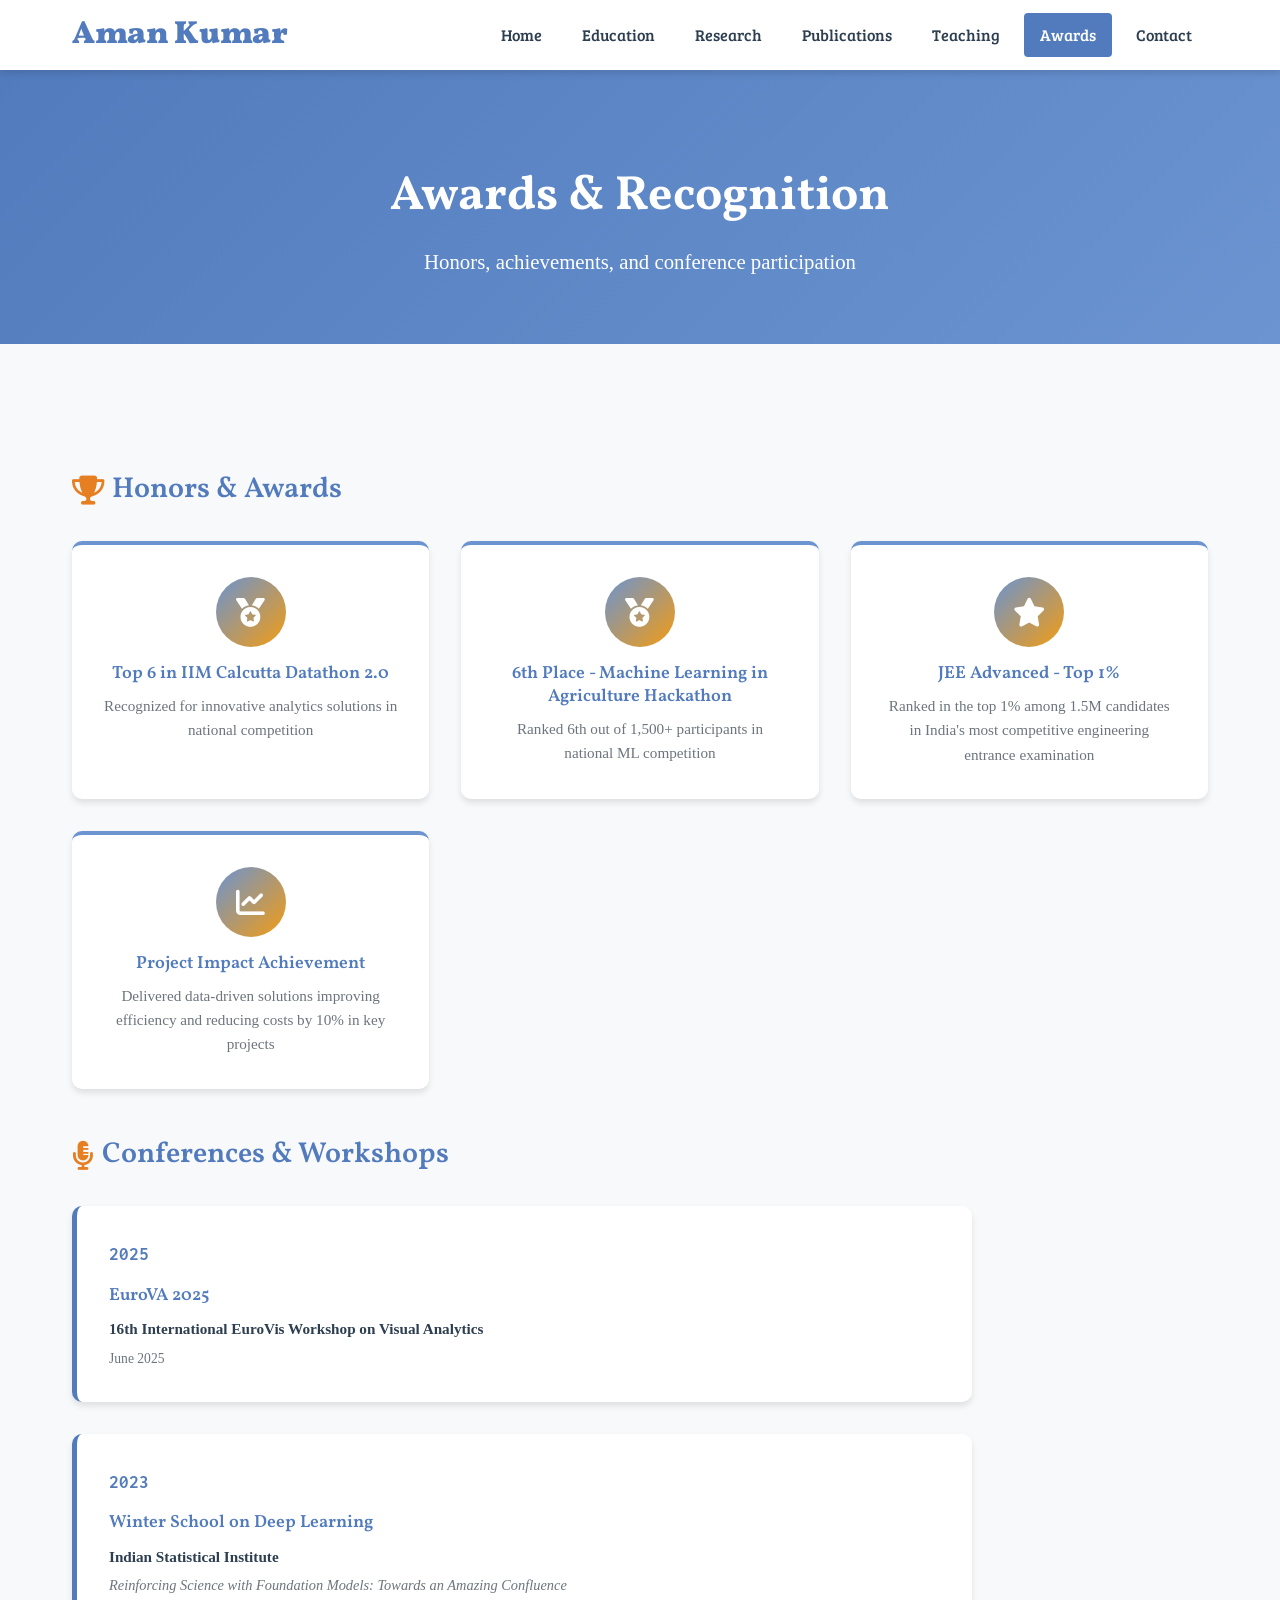
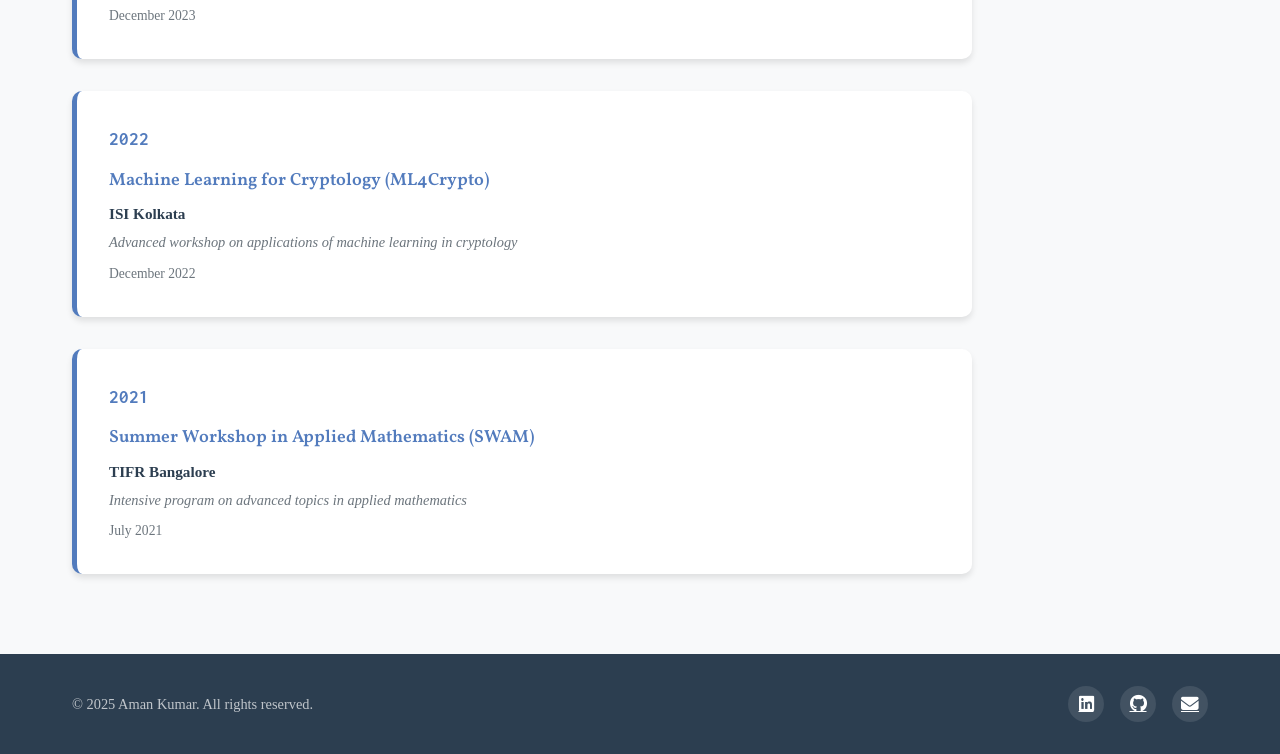
==== awards.html @ dfcb9df7 "Add files via upload" ====
<!DOCTYPE html>
<html lang="en">
<head>
    <meta charset="UTF-8">
    <meta name="viewport" content="width=device-width, initial-scale=1.0">
    <meta name="description" content="Awards & Recognition - Aman Kumar, Visual Analytics Researcher">
    <meta name="keywords" content="Awards, Honors, Academic Achievements, Conferences, EuroVA, Machine Learning">
    <meta name="author" content="Aman Kumar">
    <title>Awards | Aman Kumar</title>

    <!-- Google Fonts -->
    <link rel="preconnect" href="https://fonts.googleapis.com">
    <link rel="preconnect" href="https://fonts.gstatic.com" crossorigin>
    <link href="https://fonts.googleapis.com/css2?family=Vollkorn:wght@400;600;700&family=Bree+Serif&family=Inconsolata:wght@400;600&display=swap" rel="stylesheet">

    <!-- Font Awesome -->
    <link rel="stylesheet" href="https://cdnjs.cloudflare.com/ajax/libs/font-awesome/6.4.0/css/all.min.css">

    <!-- Custom Styles -->
    <link rel="stylesheet" href="styles.css">
</head>
<body>
    <!-- Navigation Bar -->
    <nav id="navbar" class="navbar">
        <div class="nav-container">
            <div class="nav-brand">
                <a href="index.html">Aman Kumar</a>
            </div>
            <div class="nav-toggle" id="navToggle">
                <span></span>
                <span></span>
                <span></span>
            </div>
            <ul class="nav-menu" id="navMenu">
                <li><a href="index.html#home" class="nav-link">Home</a></li>
                <li><a href="index.html#education" class="nav-link">Education</a></li>
                <li><a href="index.html#research" class="nav-link">Research</a></li>
                <li><a href="publications.html" class="nav-link">Publications</a></li>
                <li><a href="teaching.html" class="nav-link">Teaching</a></li>
                <li><a href="awards.html" class="nav-link active">Awards</a></li>
                <li><a href="contact.html" class="nav-link">Contact</a></li>
            </ul>
        </div>
    </nav>

    <!-- Page Header -->
    <section class="page-header">
        <div class="container">
            <h1 class="page-title fade-in">Awards & Recognition</h1>
            <p class="page-subtitle slide-up">Honors, achievements, and conference participation</p>
        </div>
    </section>

    <!-- Awards & Honors Section -->
    <section id="awards" class="section bg-light">
        <div class="container">
            <h3 class="subsection-title">
                <i class="fas fa-trophy"></i> Honors & Awards
            </h3>
            <div class="awards-list">
                <div class="award-item">
                    <div class="award-icon"><i class="fas fa-medal"></i></div>
                    <div class="award-content">
                        <h4>Top 6 in IIM Calcutta Datathon 2.0</h4>
                        <p>Recognized for innovative analytics solutions in national competition</p>
                    </div>
                </div>
                <div class="award-item">
                    <div class="award-icon"><i class="fas fa-medal"></i></div>
                    <div class="award-content">
                        <h4>6th Place - Machine Learning in Agriculture Hackathon</h4>
                        <p>Ranked 6th out of 1,500+ participants in national ML competition</p>
                    </div>
                </div>
                <div class="award-item">
                    <div class="award-icon"><i class="fas fa-star"></i></div>
                    <div class="award-content">
                        <h4>JEE Advanced - Top 1%</h4>
                        <p>Ranked in the top 1% among 1.5M candidates in India's most competitive engineering entrance examination</p>
                    </div>
                </div>
                <div class="award-item">
                    <div class="award-icon"><i class="fas fa-chart-line"></i></div>
                    <div class="award-content">
                        <h4>Project Impact Achievement</h4>
                        <p>Delivered data-driven solutions improving efficiency and reducing costs by 10% in key projects</p>
                    </div>
                </div>
            </div>

            <h3 class="subsection-title">
                <i class="fas fa-microphone-alt"></i> Conferences & Workshops
            </h3>
            <div class="conference-list">
                <div class="conference-item">
                    <span class="conf-year">2025</span>
                    <div class="conf-content">
                        <h4>EuroVA 2025</h4>
                        <p class="conf-subtitle">16th International EuroVis Workshop on Visual Analytics</p>
                        <p class="conf-date">June 2025</p>
                    </div>
                </div>
                <div class="conference-item">
                    <span class="conf-year">2023</span>
                    <div class="conf-content">
                        <h4>Winter School on Deep Learning</h4>
                        <p class="conf-subtitle">Indian Statistical Institute</p>
                        <p class="conf-desc">Reinforcing Science with Foundation Models: Towards an Amazing Confluence</p>
                        <p class="conf-date">December 2023</p>
                    </div>
                </div>
                <div class="conference-item">
                    <span class="conf-year">2022</span>
                    <div class="conf-content">
                        <h4>Machine Learning for Cryptology (ML4Crypto)</h4>
                        <p class="conf-subtitle">ISI Kolkata</p>
                        <p class="conf-desc">Advanced workshop on applications of machine learning in cryptology</p>
                        <p class="conf-date">December 2022</p>
                    </div>
                </div>
                <div class="conference-item">
                    <span class="conf-year">2021</span>
                    <div class="conf-content">
                        <h4>Summer Workshop in Applied Mathematics (SWAM)</h4>
                        <p class="conf-subtitle">TIFR Bangalore</p>
                        <p class="conf-desc">Intensive program on advanced topics in applied mathematics</p>
                        <p class="conf-date">July 2021</p>
                    </div>
                </div>
            </div>
        </div>
    </section>

    <!-- Footer -->
    <footer class="footer">
        <div class="container">
            <div class="footer-content">
                <p>&copy; 2025 Aman Kumar. All rights reserved.</p>
                <div class="footer-social">
                    <a href="https://linkedin.com/in/arya-aman" target="_blank" title="LinkedIn"><i class="fab fa-linkedin"></i></a>
                    <a href="https://github.com/aman-arya" target="_blank" title="GitHub"><i class="fab fa-github"></i></a>
                    <a href="mailto:amank.xai@gmail.com" title="Email"><i class="fas fa-envelope"></i></a>
                </div>
            </div>
        </div>
    </footer>

    <!-- Back to Top Button -->
    <button id="backToTop" class="back-to-top">
        <i class="fas fa-arrow-up"></i>
    </button>

    <!-- Custom JavaScript -->
    <script src="script.js"></script>
</body>
</html>
---- styles.css ----
/* Modern Academic Website - Inspired by ctanujit.org */

/* CSS Variables */
:root {
    --primary-blue: #527bbd;
    --dark-blue: #3a5a99;
    --light-blue: #6b94d1;
    --accent-orange: #e67e22;
    --text-dark: #2c3e50;
    --text-light: #6c757d;
    --bg-light: #f8f9fa;
    --bg-white: #ffffff;
    --border-color: #dee2e6;
    --shadow-sm: 0 2px 4px rgba(0,0,0,0.1);
    --shadow-md: 0 4px 6px rgba(0,0,0,0.1);
    --shadow-lg: 0 10px 20px rgba(0,0,0,0.15);
    --transition-fast: 0.2s ease;
    --transition-normal: 0.3s ease;
    --transition-slow: 0.5s ease;
}

/* Reset and Base Styles */
* {
    margin: 0;
    padding: 0;
    box-sizing: border-box;
}

html {
    font-size: 16px;
    scroll-behavior: smooth;
    scroll-padding-top: 80px;
}

body {
    font-family: Georgia, 'Times New Roman', serif;
    line-height: 1.7;
    color: var(--text-dark);
    background-color: var(--bg-white);
    overflow-x: hidden;
}

/* Typography */
h1, h2, h3, h4, h5, h6 {
    font-family: 'Vollkorn', Georgia, serif;
    font-weight: 600;
    line-height: 1.3;
    color: var(--text-dark);
}

h1 { font-size: 2.5rem; }
h2 { font-size: 2rem; }
h3 { font-size: 1.5rem; }
h4 { font-size: 1.25rem; }

.lead {
    font-size: 1.15rem;
    line-height: 1.8;
    color: var(--text-dark);
}

/* Container */
.container {
    max-width: 1200px;
    margin: 0 auto;
    padding: 0 2rem;
}

/* Navigation Bar */
.navbar {
    position: fixed;
    top: 0;
    left: 0;
    right: 0;
    background-color: var(--bg-white);
    box-shadow: var(--shadow-md);
    z-index: 1000;
    transition: var(--transition-normal);
}

.navbar.scrolled {
    box-shadow: var(--shadow-lg);
}

.nav-container {
    max-width: 1200px;
    margin: 0 auto;
    padding: 0 2rem;
    display: flex;
    justify-content: space-between;
    align-items: center;
    height: 70px;
}

.nav-brand a {
    font-family: 'Vollkorn', Georgia, serif;
    font-size: 2rem;
    font-weight: 900;
    color: var(--primary-blue);
    text-decoration: none;
    transition: var(--transition-fast);
    letter-spacing: -0.01em;
}

.nav-brand a:hover {
    color: var(--dark-blue);
}

.nav-menu {
    display: flex;
    list-style: none;
    gap: 0.5rem;
    align-items: center;
}

.nav-menu li {
    position: relative;
}

.nav-link {
    font-family: 'Bree Serif', Georgia, serif;
    font-size: 1rem;
    color: var(--text-dark);
    text-decoration: none;
    padding: 0.5rem 1rem;
    border-radius: 4px;
    transition: var(--transition-fast);
    display: flex;
    align-items: center;
    gap: 0.3rem;
}

.nav-link:hover,
.nav-link.active {
    background-color: var(--primary-blue);
    color: var(--bg-white);
}

.nav-link i {
    font-size: 0.8rem;
}

/* Dropdown Menu */
.nav-dropdown {
    position: relative;
}

.dropdown-menu {
    position: absolute;
    top: 100%;
    left: 0;
    background-color: var(--bg-white);
    box-shadow: var(--shadow-lg);
    border-radius: 4px;
    list-style: none;
    min-width: 200px;
    opacity: 0;
    visibility: hidden;
    transform: translateY(-10px);
    transition: all var(--transition-normal);
    margin-top: 0.5rem;
}

.nav-dropdown:hover .dropdown-menu {
    opacity: 1;
    visibility: visible;
    transform: translateY(0);
}

.dropdown-menu li {
    border-bottom: 1px solid var(--border-color);
}

.dropdown-menu li:last-child {
    border-bottom: none;
}

.dropdown-menu a {
    display: block;
    padding: 0.75rem 1rem;
    color: var(--text-dark);
    text-decoration: none;
    transition: var(--transition-fast);
    font-family: Georgia, serif;
    font-size: 0.95rem;
}

.dropdown-menu a:hover {
    background-color: var(--bg-light);
    color: var(--primary-blue);
}

/* Mobile Menu Toggle */
.nav-toggle {
    display: none;
    flex-direction: column;
    gap: 4px;
    cursor: pointer;
}

.nav-toggle span {
    width: 25px;
    height: 3px;
    background-color: var(--text-dark);
    border-radius: 2px;
    transition: var(--transition-normal);
}

/* Hero Section */
.hero {
    position: relative;
    min-height: 100vh;
    display: flex;
    align-items: center;
    justify-content: center;
    background: linear-gradient(135deg, #667eea 0%, #764ba2 100%);
    color: var(--bg-white);
    margin-top: 70px;
    padding: 4rem 0;
    overflow: hidden;
}

.hero::before {
    content: '';
    position: absolute;
    top: 0;
    left: 0;
    right: 0;
    bottom: 0;
    background: url('data:image/svg+xml,<svg xmlns="http://www.w3.org/2000/svg" viewBox="0 0 1440 320"><path fill="rgba(255,255,255,0.1)" d="M0,96L48,112C96,128,192,160,288,160C384,160,480,128,576,112C672,96,768,96,864,112C960,128,1056,160,1152,160C1248,160,1344,128,1392,112L1440,96L1440,320L1392,320C1344,320,1248,320,1152,320C1056,320,960,320,864,320C768,320,672,320,576,320C480,320,384,320,288,320C192,320,96,320,48,320L0,320Z"></path></svg>');
    background-size: cover;
    background-position: bottom;
    opacity: 0.3;
}

.hero-overlay {
    position: absolute;
    top: 0;
    left: 0;
    right: 0;
    bottom: 0;
    background: rgba(0, 0, 0, 0.3);
}

.hero-content {
    position: relative;
    z-index: 2;
    width: 100%;
}

.hero-grid {
    display: grid;
    grid-template-columns: 1.5fr 1fr;
    gap: 4rem;
    align-items: center;
}

.hero-title {
    font-size: 5.5rem;
    margin-bottom: 0.5rem;
    font-weight: 900;
    letter-spacing: -0.02em;
    text-shadow: 2px 2px 8px rgba(0, 0, 0, 0.5);
    color: #ffffff;
}

/* Typing effect */
.hero-title::after {
    content: '|';
    color: #ffffff;
    animation: blink 0.7s infinite;
}

@keyframes blink {
    0%, 100% {
        opacity: 1;
    }
    50% {
        opacity: 0;
    }
}

.hero-subtitle {
    font-size: 1.5rem;
    margin-bottom: 0.5rem;
    font-weight: 400;
}

.hero-affiliation,
.hero-department {
    font-size: 1.2rem;
    opacity: 0.9;
    margin-bottom: 0.3rem;
}

.hero-links {
    margin-top: 2rem;
    display: flex;
    gap: 1rem;
    flex-wrap: wrap;
}

.btn {
    display: inline-flex;
    align-items: center;
    gap: 0.5rem;
    padding: 0.75rem 1.5rem;
    border-radius: 50px;
    text-decoration: none;
    font-weight: 600;
    transition: all var(--transition-normal);
    border: 2px solid transparent;
    cursor: pointer;
    font-size: 1rem;
}

.btn-primary {
    background-color: var(--bg-white);
    color: var(--primary-blue);
}

.btn-primary:hover {
    background-color: transparent;
    color: var(--bg-white);
    border-color: var(--bg-white);
    transform: translateY(-2px);
    box-shadow: var(--shadow-lg);
}

.btn-secondary {
    background-color: transparent;
    color: var(--bg-white);
    border-color: var(--bg-white);
}

.btn-secondary:hover {
    background-color: var(--bg-white);
    color: var(--primary-blue);
    transform: translateY(-2px);
    box-shadow: var(--shadow-lg);
}

.btn-lg {
    padding: 1rem 2rem;
    font-size: 1.1rem;
}

.social-links-hero {
    margin-top: 2rem;
    display: flex;
    gap: 1rem;
}

.social-links-hero a {
    width: 45px;
    height: 45px;
    border-radius: 50%;
    background-color: rgba(255, 255, 255, 0.2);
    display: flex;
    align-items: center;
    justify-content: center;
    color: var(--bg-white);
    font-size: 1.2rem;
    transition: var(--transition-normal);
    backdrop-filter: blur(10px);
}

.social-links-hero a:hover {
    background-color: var(--bg-white);
    color: var(--primary-blue);
    transform: translateY(-3px);
}

/* Profile Photo */
.hero-image {
    display: flex;
    justify-content: center;
    align-items: center;
}

.profile-photo-wrapper {
    position: relative;
    width: 300px;
    height: 300px;
}

.profile-photo {
    width: 100%;
    height: 100%;
    border-radius: 50%;
    object-fit: cover;
    border: 5px solid var(--bg-white);
    box-shadow: var(--shadow-lg);
    position: relative;
    z-index: 2;
}

.photo-border {
    position: absolute;
    top: -10px;
    left: -10px;
    right: -10px;
    bottom: -10px;
    border-radius: 50%;
    border: 3px solid rgba(255, 255, 255, 0.3);
    animation: pulse 3s ease-in-out infinite;
}

@keyframes pulse {
    0%, 100% {
        transform: scale(1);
        opacity: 0.5;
    }
    50% {
        transform: scale(1.05);
        opacity: 1;
    }
}

/* Scroll Indicator */
.scroll-indicator {
    position: absolute;
    bottom: 2rem;
    left: 50%;
    transform: translateX(-50%);
    z-index: 3;
}

.scroll-indicator a {
    color: var(--bg-white);
    font-size: 2rem;
    animation: bounce 2s infinite;
}

@keyframes bounce {
    0%, 20%, 50%, 80%, 100% {
        transform: translateY(0);
    }
    40% {
        transform: translateY(-10px);
    }
    60% {
        transform: translateY(-5px);
    }
}

/* Page Header (for non-home pages) */
.page-header {
    background: linear-gradient(135deg, var(--primary-blue), var(--light-blue));
    color: var(--bg-white);
    padding: 6rem 0 4rem;
    margin-top: 70px;
    text-align: center;
}

.page-title {
    font-size: 3rem;
    margin-bottom: 1rem;
    font-weight: 700;
    color: var(--bg-white);
}

.page-subtitle {
    font-size: 1.3rem;
    opacity: 0.9;
    max-width: 700px;
    margin: 0 auto;
}

/* Sections */
.section {
    padding: 5rem 0;
}

.section.bg-light {
    background-color: var(--bg-light);
}

.section-intro {
    text-align: center;
    max-width: 800px;
    margin: 0 auto 3rem;
    font-size: 1.1rem;
    color: var(--text-light);
    line-height: 1.8;
}

.section-title {
    font-size: 2.5rem;
    margin-bottom: 3rem;
    text-align: center;
    position: relative;
    padding-bottom: 1rem;
}

.section-title::after {
    content: '';
    position: absolute;
    bottom: 0;
    left: 50%;
    transform: translateX(-50%);
    width: 80px;
    height: 4px;
    background: linear-gradient(to right, var(--primary-blue), var(--accent-orange));
    border-radius: 2px;
}

.subsection-title {
    font-size: 1.8rem;
    margin-top: 3rem;
    margin-bottom: 2rem;
    color: var(--primary-blue);
    display: flex;
    align-items: center;
    gap: 0.5rem;
}

.subsection-title i {
    color: var(--accent-orange);
}

/* Animation Classes */
.fade-in {
    opacity: 0;
    animation: fadeIn 1s ease-in forwards;
}

@keyframes fadeIn {
    to {
        opacity: 1;
    }
}

.slide-up {
    opacity: 0;
    transform: translateY(30px);
    animation: slideUp 0.8s ease-out forwards;
}

.slide-up:nth-child(2) { animation-delay: 0.2s; }
.slide-up:nth-child(3) { animation-delay: 0.4s; }
.slide-up:nth-child(4) { animation-delay: 0.6s; }

@keyframes slideUp {
    to {
        opacity: 1;
        transform: translateY(0);
    }
}

/* Bio Section */
.bio-content {
    display: grid;
    gap: 3rem;
}

.bio-text p {
    margin-bottom: 1.5rem;
    text-align: justify;
}

.quick-facts {
    display: grid;
    grid-template-columns: repeat(auto-fit, minmax(250px, 1fr));
    gap: 2rem;
    margin-top: 2rem;
}

.fact-card {
    background-color: var(--bg-white);
    padding: 2rem;
    border-radius: 10px;
    box-shadow: var(--shadow-md);
    display: flex;
    gap: 1.5rem;
    align-items: flex-start;
    transition: var(--transition-normal);
}

.fact-card:hover {
    transform: translateY(-5px);
    box-shadow: var(--shadow-lg);
}

.fact-icon {
    width: 60px;
    height: 60px;
    border-radius: 50%;
    background: linear-gradient(135deg, var(--primary-blue), var(--light-blue));
    display: flex;
    align-items: center;
    justify-content: center;
    color: var(--bg-white);
    font-size: 1.5rem;
    flex-shrink: 0;
}

.fact-content h4 {
    margin-bottom: 0.5rem;
    color: var(--primary-blue);
}

.fact-content p {
    margin: 0;
    color: var(--text-light);
    line-height: 1.6;
}

/* News Timeline */
.news-timeline {
    max-width: 900px;
    margin: 0 auto;
    display: grid;
    gap: 2rem;
}

.news-item {
    display: flex;
    gap: 2rem;
    padding: 2rem;
    background-color: var(--bg-white);
    border-radius: 10px;
    box-shadow: var(--shadow-sm);
    transition: var(--transition-normal);
    border-left: 4px solid var(--primary-blue);
}

.news-item:hover {
    box-shadow: var(--shadow-md);
    transform: translateX(5px);
    border-left-color: var(--light-blue);
}

.news-date {
    font-family: 'Inconsolata', monospace;
    font-size: 1rem;
    font-weight: 600;
    color: var(--primary-blue);
    min-width: 120px;
    display: flex;
    align-items: center;
    gap: 0.5rem;
}

.news-content {
    flex: 1;
}

.news-content h3 {
    color: var(--primary-blue);
    margin-bottom: 0.5rem;
    font-size: 1.3rem;
}

.news-content p {
    color: var(--text-dark);
    line-height: 1.6;
    margin-bottom: 0.8rem;
}

.news-tag {
    display: inline-block;
    background-color: var(--light-blue);
    color: var(--bg-white);
    padding: 0.3rem 0.8rem;
    border-radius: 20px;
    font-size: 0.85rem;
    font-weight: 600;
}

/* Research Interests */
.interests-grid {
    display: grid;
    grid-template-columns: repeat(auto-fit, minmax(300px, 1fr));
    gap: 2rem;
}

.interest-card {
    background-color: var(--bg-white);
    padding: 2rem;
    border-radius: 10px;
    box-shadow: var(--shadow-sm);
    transition: all var(--transition-normal);
    border-top: 4px solid var(--primary-blue);
}

.interest-card:hover {
    transform: translateY(-10px);
    box-shadow: var(--shadow-lg);
    border-top-color: var(--light-blue);
}

.interest-icon {
    width: 70px;
    height: 70px;
    border-radius: 50%;
    background: linear-gradient(135deg, var(--primary-blue), var(--light-blue));
    display: flex;
    align-items: center;
    justify-content: center;
    color: var(--bg-white);
    font-size: 2rem;
    margin-bottom: 1.5rem;
}

.interest-card h3 {
    margin-bottom: 1rem;
    color: var(--primary-blue);
}

.interest-card p {
    color: var(--text-light);
    line-height: 1.6;
    margin: 0;
}

/* Education Section */
.education-list {
    max-width: 900px;
    margin: 0 auto;
    display: grid;
    gap: 2.5rem;
}

.education-item {
    display: flex;
    gap: 2rem;
    padding: 2rem;
    background-color: var(--bg-white);
    border-radius: 10px;
    box-shadow: var(--shadow-sm);
    border-left: 5px solid var(--primary-blue);
    transition: var(--transition-normal);
    align-items: flex-start;
}

.education-item:hover {
    box-shadow: var(--shadow-md);
    transform: translateX(5px);
    border-left-color: var(--light-blue);
}

.education-logo {
    flex-shrink: 0;
}

.university-logo {
    width: 80px;
    height: 80px;
    object-fit: contain;
    border-radius: 8px;
}

.education-content {
    flex: 1;
}

.education-header {
    display: flex;
    justify-content: space-between;
    align-items: baseline;
    margin-bottom: 0.8rem;
    gap: 1rem;
}

.education-item h3 {
    color: var(--primary-blue);
    font-size: 1.3rem;
    margin: 0;
    flex: 1;
}

.education-year {
    font-family: 'Inconsolata', monospace;
    font-size: 1rem;
    font-weight: 600;
    color: var(--text-light);
    white-space: nowrap;
}

.education-institution {
    color: var(--text-dark);
    font-size: 1rem;
    margin-bottom: 0.5rem;
    font-weight: 500;
}

.education-detail {
    color: var(--text-light);
    font-size: 0.95rem;
    margin: 0;
    font-style: italic;
}

/* Publications */
.publication-list {
    max-width: 900px;
}

.publication-item {
    display: flex;
    gap: 2rem;
    padding: 2rem 0;
    border-bottom: 1px solid var(--border-color);
}

.publication-item:last-child {
    border-bottom: none;
}

.pub-year {
    font-family: 'Inconsolata', monospace;
    font-size: 1.5rem;
    font-weight: 600;
    color: var(--primary-blue);
    min-width: 80px;
}

.pub-content {
    flex: 1;
}

.pub-title {
    font-size: 1.2rem;
    color: var(--primary-blue);
    margin-bottom: 0.5rem;
}

.pub-authors {
    margin-bottom: 0.5rem;
    color: var(--text-dark);
}

.pub-venue {
    color: var(--text-light);
    margin-bottom: 1rem;
}

.pub-tags {
    display: flex;
    gap: 0.5rem;
    flex-wrap: wrap;
}

.tag {
    background-color: var(--bg-light);
    color: var(--primary-blue);
    padding: 0.3rem 0.8rem;
    border-radius: 20px;
    font-size: 0.85rem;
    border: 1px solid var(--primary-blue);
}

/* Projects */
.projects-grid {
    display: grid;
    gap: 2rem;
}

.project-card {
    background-color: var(--bg-white);
    padding: 2rem;
    border-radius: 10px;
    box-shadow: var(--shadow-md);
    border-left: 5px solid var(--primary-blue);
    transition: var(--transition-normal);
}

.project-card:hover {
    transform: translateX(10px);
    box-shadow: var(--shadow-lg);
    border-left-color: var(--light-blue);
}

.project-header {
    display: flex;
    justify-content: space-between;
    align-items: flex-start;
    gap: 1rem;
    margin-bottom: 1rem;
}

.project-header h4 {
    color: var(--primary-blue);
    margin: 0;
    flex: 1;
}

.project-period {
    font-family: 'Inconsolata', monospace;
    font-size: 0.9rem;
    color: var(--text-light);
    white-space: nowrap;
}

.project-institution {
    color: var(--text-light);
    margin-bottom: 1rem;
    font-style: italic;
}

.project-description ul {
    margin: 1rem 0;
    padding-left: 1.5rem;
}

.project-description li {
    margin-bottom: 0.5rem;
    line-height: 1.6;
}

.project-tech {
    margin-top: 1.5rem;
    padding-top: 1rem;
    border-top: 1px solid var(--border-color);
    display: flex;
    gap: 0.5rem;
    flex-wrap: wrap;
    align-items: center;
}

.project-tech i {
    color: var(--light-blue);
}

.tech-tag {
    background-color: var(--primary-blue);
    color: var(--bg-white);
    padding: 0.3rem 0.8rem;
    border-radius: 4px;
    font-size: 0.85rem;
    font-family: 'Inconsolata', monospace;
}

/* Applied Projects */
.applied-projects {
    display: grid;
    gap: 1.5rem;
}

.applied-project {
    padding: 1.5rem;
    background-color: var(--bg-white);
    border-radius: 8px;
    box-shadow: var(--shadow-sm);
    transition: var(--transition-normal);
}

.applied-project:hover {
    box-shadow: var(--shadow-md);
    transform: translateY(-3px);
}

.applied-project h4 {
    color: var(--primary-blue);
    margin-bottom: 0.5rem;
}

.project-date {
    display: block;
    color: var(--text-light);
    font-size: 0.9rem;
    margin-bottom: 0.8rem;
    font-style: italic;
}

.applied-project p {
    margin: 0;
    color: var(--text-dark);
    line-height: 1.6;
}

/* Teaching Section - Horizontal Layout */
.teaching-section-intro {
    text-align: center;
    max-width: 800px;
    margin: 0 auto 3rem;
}

.teaching-list {
    display: grid;
    grid-template-columns: repeat(auto-fit, minmax(280px, 1fr));
    gap: 2rem;
    margin-bottom: 3rem;
}

.teaching-item {
    display: flex;
    flex-direction: column;
    gap: 1rem;
    padding: 2rem;
    background-color: var(--bg-white);
    border-radius: 10px;
    box-shadow: var(--shadow-md);
    transition: var(--transition-normal);
    border-top: 4px solid var(--primary-blue);
    text-align: center;
}

.teaching-item:hover {
    transform: translateY(-5px);
    box-shadow: var(--shadow-lg);
    border-top-color: var(--light-blue);
}

.teaching-icon {
    width: 70px;
    height: 70px;
    border-radius: 50%;
    background: linear-gradient(135deg, var(--primary-blue), var(--light-blue));
    display: flex;
    align-items: center;
    justify-content: center;
    color: var(--bg-white);
    font-size: 1.8rem;
    margin: 0 auto;
}

.teaching-content h4 {
    margin-bottom: 0.5rem;
    color: var(--primary-blue);
    font-size: 1.1rem;
}

.teaching-level {
    font-size: 0.9rem;
    color: var(--light-blue);
    font-weight: 600;
    margin-bottom: 0.5rem;
}

.teaching-institution {
    font-size: 0.85rem;
    color: var(--text-light);
    margin: 0;
    line-height: 1.5;
}

.supervision-list {
    display: grid;
    gap: 2rem;
    max-width: 900px;
}

.supervision-item {
    padding: 2rem;
    background-color: var(--bg-white);
    border-radius: 10px;
    box-shadow: var(--shadow-md);
    border-left: 5px solid var(--primary-blue);
    transition: var(--transition-normal);
}

.supervision-item:hover {
    border-left-color: var(--light-blue);
    transform: translateX(5px);
    box-shadow: var(--shadow-lg);
}

.supervision-type {
    display: inline-block;
    background-color: var(--primary-blue);
    color: var(--bg-white);
    padding: 0.4rem 1rem;
    border-radius: 20px;
    font-size: 0.85rem;
    margin-bottom: 1rem;
    font-weight: 600;
}

.supervision-item h4 {
    margin-bottom: 0.8rem;
    color: var(--primary-blue);
    font-size: 1.1rem;
    line-height: 1.4;
}

.supervision-item p {
    margin: 0;
    color: var(--text-light);
    line-height: 1.6;
}

/* Awards Section - Horizontal Layout */
.awards-list {
    display: grid;
    grid-template-columns: repeat(auto-fit, minmax(280px, 1fr));
    gap: 2rem;
    margin-bottom: 3rem;
}

.award-item {
    display: flex;
    flex-direction: column;
    gap: 1rem;
    padding: 2rem;
    background-color: var(--bg-white);
    border-radius: 10px;
    box-shadow: var(--shadow-md);
    transition: var(--transition-normal);
    text-align: center;
    border-top: 4px solid var(--light-blue);
}

.award-item:hover {
    transform: translateY(-5px);
    box-shadow: var(--shadow-lg);
}

.award-icon {
    width: 70px;
    height: 70px;
    border-radius: 50%;
    background: linear-gradient(135deg, var(--light-blue), #f39c12);
    display: flex;
    align-items: center;
    justify-content: center;
    color: var(--bg-white);
    font-size: 1.8rem;
    margin: 0 auto;
}

.award-content h4 {
    margin-bottom: 0.5rem;
    color: var(--primary-blue);
    font-size: 1.1rem;
}

.award-content p {
    margin: 0;
    color: var(--text-light);
    line-height: 1.6;
    font-size: 0.95rem;
}

.conference-list {
    display: grid;
    gap: 2rem;
    max-width: 900px;
}

.conference-item {
    padding: 2rem;
    background-color: var(--bg-white);
    border-radius: 10px;
    box-shadow: var(--shadow-md);
    border-left: 5px solid var(--primary-blue);
    transition: var(--transition-normal);
}

.conference-item:hover {
    transform: translateX(5px);
    box-shadow: var(--shadow-lg);
    border-left-color: var(--light-blue);
}

.conf-year {
    font-family: 'Inconsolata', monospace;
    font-size: 1.2rem;
    font-weight: 700;
    color: var(--primary-blue);
    margin-bottom: 0.8rem;
    display: block;
}

.conf-content h4 {
    margin-bottom: 0.5rem;
    color: var(--primary-blue);
    font-size: 1.1rem;
    line-height: 1.4;
}

.conf-subtitle {
    color: var(--text-dark);
    font-weight: 600;
    margin-bottom: 0.3rem;
    font-size: 0.95rem;
}

.conf-desc {
    color: var(--text-light);
    font-size: 0.9rem;
    font-style: italic;
    margin-bottom: 0.5rem;
    line-height: 1.5;
}

.conf-date {
    color: var(--text-light);
    font-size: 0.85rem;
    margin: 0;
}

/* Skills Section */
.skills-grid {
    display: grid;
    gap: 2rem;
}

.skill-category {
    background-color: var(--bg-white);
    padding: 2rem;
    border-radius: 10px;
    box-shadow: var(--shadow-md);
}

.skill-category h3 {
    color: var(--primary-blue);
    margin-bottom: 1.5rem;
    display: flex;
    align-items: center;
    gap: 0.5rem;
}

.skill-category h3 i {
    color: var(--light-blue);
}

.skill-tags {
    display: flex;
    flex-wrap: wrap;
    gap: 0.8rem;
}

.skill-tag {
    background-color: var(--bg-light);
    color: var(--text-dark);
    padding: 0.5rem 1rem;
    border-radius: 20px;
    font-size: 0.9rem;
    border: 1px solid var(--border-color);
    transition: var(--transition-fast);
}

.skill-tag:hover {
    background-color: var(--primary-blue);
    color: var(--bg-white);
    border-color: var(--primary-blue);
    transform: translateY(-2px);
}

/* Contact Section */
.contact-grid {
    display: grid;
    grid-template-columns: 1.2fr 1fr;
    gap: 3rem;
}

.contact-info {
    display: grid;
    gap: 2rem;
}

.contact-item {
    display: flex;
    gap: 1.5rem;
    padding: 1.5rem;
    background-color: var(--bg-light);
    border-radius: 10px;
    transition: var(--transition-normal);
}

.contact-item:hover {
    background-color: var(--bg-white);
    box-shadow: var(--shadow-md);
}

.contact-icon {
    width: 60px;
    height: 60px;
    border-radius: 50%;
    background: linear-gradient(135deg, var(--primary-blue), var(--light-blue));
    display: flex;
    align-items: center;
    justify-content: center;
    color: var(--bg-white);
    font-size: 1.5rem;
    flex-shrink: 0;
}

.contact-details h4 {
    margin-bottom: 0.5rem;
    color: var(--primary-blue);
}

.contact-details a {
    color: var(--text-dark);
    text-decoration: none;
    transition: var(--transition-fast);
}

.contact-details a:hover {
    color: var(--primary-blue);
}

.contact-details p {
    margin: 0;
    color: var(--text-light);
    line-height: 1.6;
}

.social-links {
    display: flex;
    gap: 1rem;
    margin-top: 0.5rem;
}

.social-btn {
    display: inline-flex;
    align-items: center;
    gap: 0.5rem;
    padding: 0.5rem 1rem;
    background-color: var(--primary-blue);
    color: var(--bg-white);
    text-decoration: none;
    border-radius: 20px;
    font-size: 0.9rem;
    transition: var(--transition-fast);
}

.social-btn:hover {
    background-color: var(--dark-blue);
    transform: translateY(-2px);
}

.contact-cta {
    display: flex;
    align-items: center;
}

.cta-box {
    background: linear-gradient(135deg, var(--primary-blue), var(--light-blue));
    color: var(--bg-white);
    padding: 3rem 2rem;
    border-radius: 10px;
    text-align: center;
    box-shadow: var(--shadow-lg);
}

.cta-box h3 {
    color: var(--bg-white);
    margin-bottom: 1rem;
}

.cta-box p {
    margin-bottom: 2rem;
    opacity: 0.9;
}

.cta-box .btn {
    margin: 0.5rem;
}

.cta-box .btn-primary {
    background-color: var(--bg-white);
    color: var(--primary-blue);
}

.cta-box .btn-primary:hover {
    background-color: var(--light-blue);
    color: var(--bg-white);
    border-color: var(--light-blue);
}

.cta-box .btn-secondary {
    background-color: transparent;
    border-color: var(--bg-white);
}

.cta-box .btn-secondary:hover {
    background-color: var(--bg-white);
    color: var(--primary-blue);
}

/* Footer */
.footer {
    background-color: var(--text-dark);
    color: var(--bg-white);
    padding: 2rem 0;
}

.footer-content {
    display: flex;
    justify-content: space-between;
    align-items: center;
    flex-wrap: wrap;
    gap: 1.5rem;
}

.footer-content p {
    margin: 0;
    color: rgba(255, 255, 255, 0.7);
    font-size: 0.9rem;
}

.footer-social {
    display: flex;
    gap: 1rem;
}

.footer-social a {
    width: 36px;
    height: 36px;
    border-radius: 50%;
    background-color: rgba(255, 255, 255, 0.1);
    display: flex;
    align-items: center;
    justify-content: center;
    color: var(--bg-white);
    font-size: 1.1rem;
    transition: var(--transition-normal);
}

.footer-social a:hover {
    background-color: var(--primary-blue);
    transform: translateY(-3px);
}

/* Back to Top Button */
.back-to-top {
    position: fixed;
    bottom: 2rem;
    right: 2rem;
    width: 50px;
    height: 50px;
    border-radius: 50%;
    background: linear-gradient(135deg, var(--primary-blue), var(--light-blue));
    color: var(--bg-white);
    border: none;
    font-size: 1.2rem;
    cursor: pointer;
    opacity: 0;
    visibility: hidden;
    transition: var(--transition-normal);
    box-shadow: var(--shadow-lg);
    z-index: 999;
}

.back-to-top.show {
    opacity: 1;
    visibility: visible;
}

.back-to-top:hover {
    transform: translateY(-5px);
    box-shadow: 0 15px 30px rgba(0,0,0,0.2);
}

/* Responsive Design */
@media (max-width: 1024px) {
    .hero-grid {
        grid-template-columns: 1fr;
        text-align: center;
    }

    .hero-links {
        justify-content: center;
    }

    .social-links-hero {
        justify-content: center;
    }

    .teaching-grid,
    .awards-grid,
    .contact-grid {
        grid-template-columns: 1fr;
    }
}

@media (max-width: 768px) {
    html {
        font-size: 14px;
    }

    .container {
        padding: 0 1rem;
    }

    .nav-menu {
        position: fixed;
        top: 70px;
        left: -100%;
        width: 100%;
        height: calc(100vh - 70px);
        background-color: var(--bg-white);
        flex-direction: column;
        align-items: flex-start;
        padding: 2rem;
        box-shadow: var(--shadow-lg);
        transition: var(--transition-normal);
        overflow-y: auto;
    }

    .nav-menu.active {
        left: 0;
    }

    .nav-toggle {
        display: flex;
    }

    .dropdown-menu {
        position: static;
        opacity: 1;
        visibility: visible;
        transform: none;
        box-shadow: none;
        margin-top: 0.5rem;
        margin-left: 1rem;
        background-color: var(--bg-light);
    }

    .hero-title {
        font-size: 2.5rem;
    }

    .hero-subtitle {
        font-size: 1.2rem;
    }

    .profile-photo-wrapper {
        width: 200px;
        height: 200px;
    }

    .section-title {
        font-size: 2rem;
    }

    .interests-grid {
        grid-template-columns: 1fr;
    }

    .quick-facts {
        grid-template-columns: 1fr;
    }

    .fact-card {
        flex-direction: column;
        text-align: center;
        align-items: center;
    }
}

@media (max-width: 480px) {
    .hero-links {
        flex-direction: column;
        width: 100%;
    }

    .btn {
        width: 100%;
        justify-content: center;
    }

    .publication-item {
        flex-direction: column;
        gap: 1rem;
    }

    .project-header {
        flex-direction: column;
    }

    .conference-item {
        flex-direction: column;
        gap: 1rem;
    }

    .award-item {
        flex-direction: column;
        align-items: center;
        text-align: center;
    }
}

/* Print Styles */
@media print {
    .navbar,
    .scroll-indicator,
    .back-to-top,
    .footer {
        display: none;
    }

    .hero {
        min-height: auto;
        padding: 2rem 0;
    }

    .section {
        padding: 2rem 0;
        page-break-inside: avoid;
    }
}
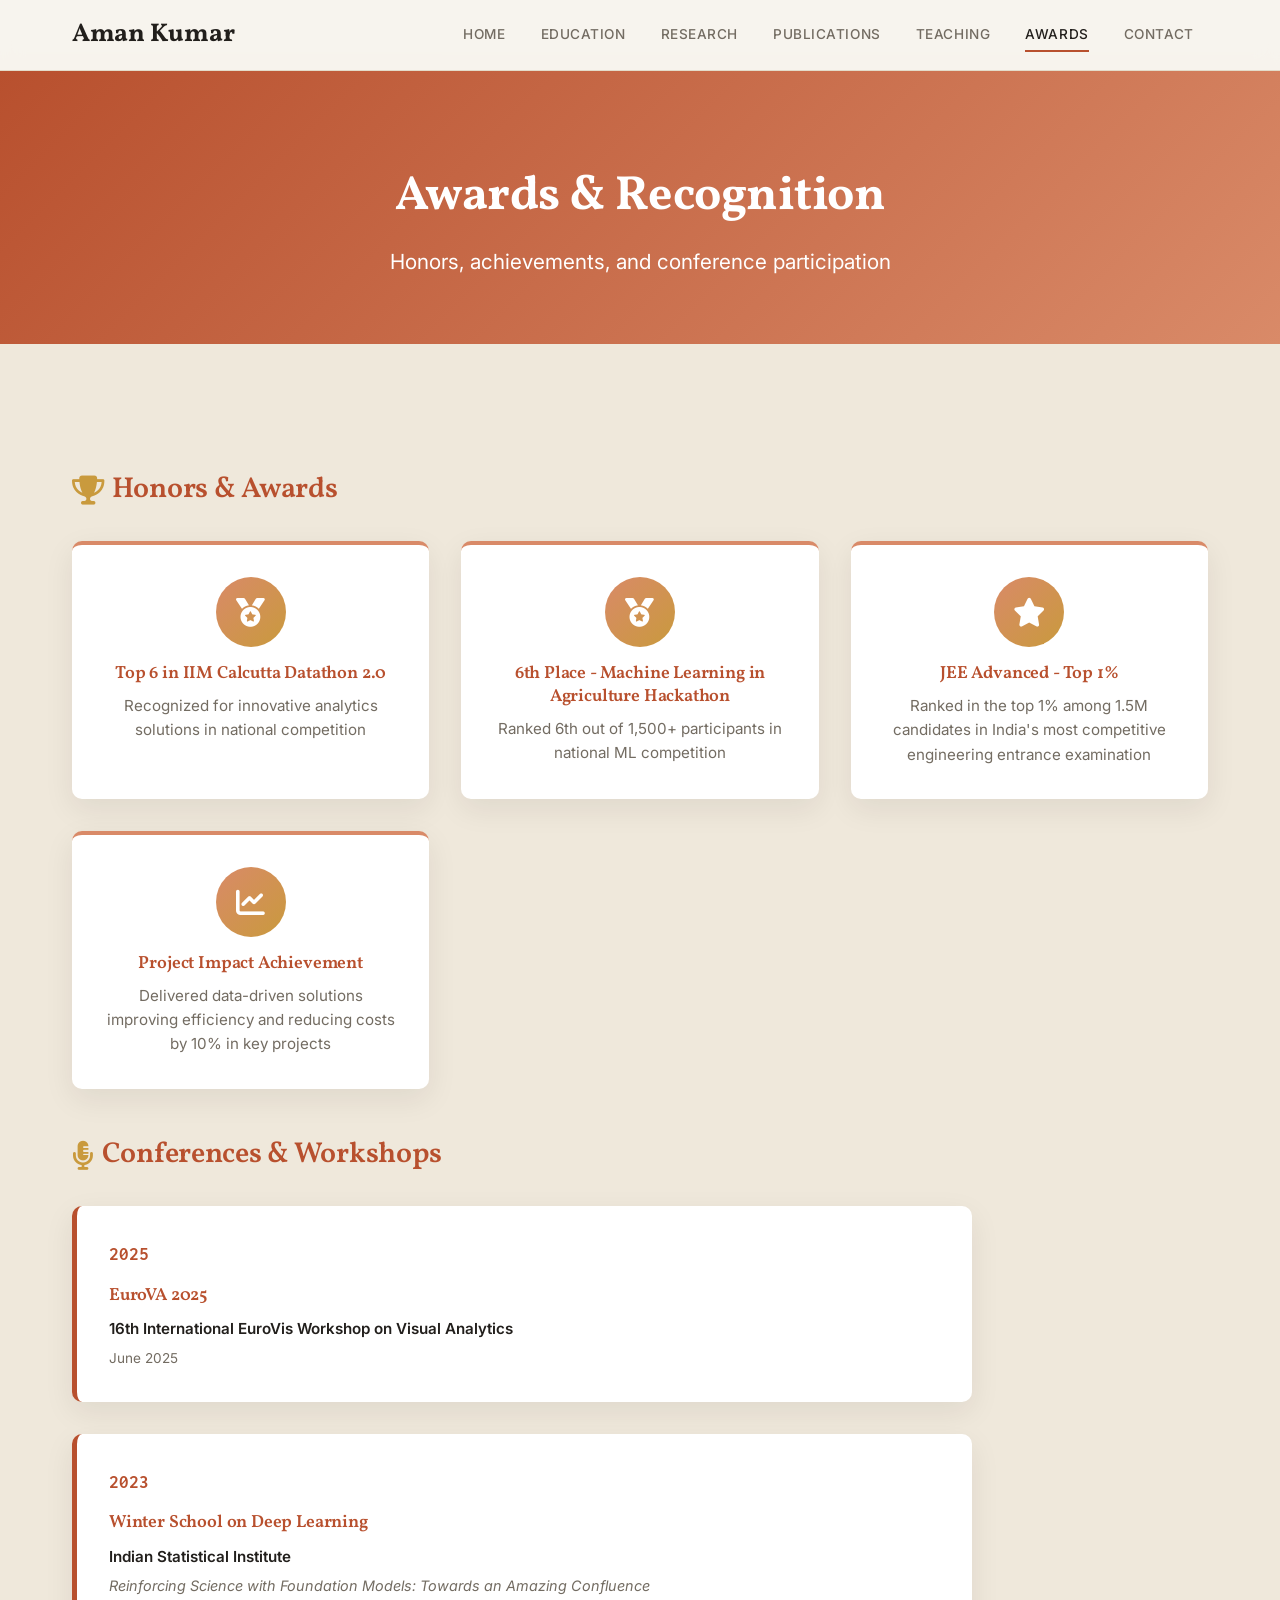
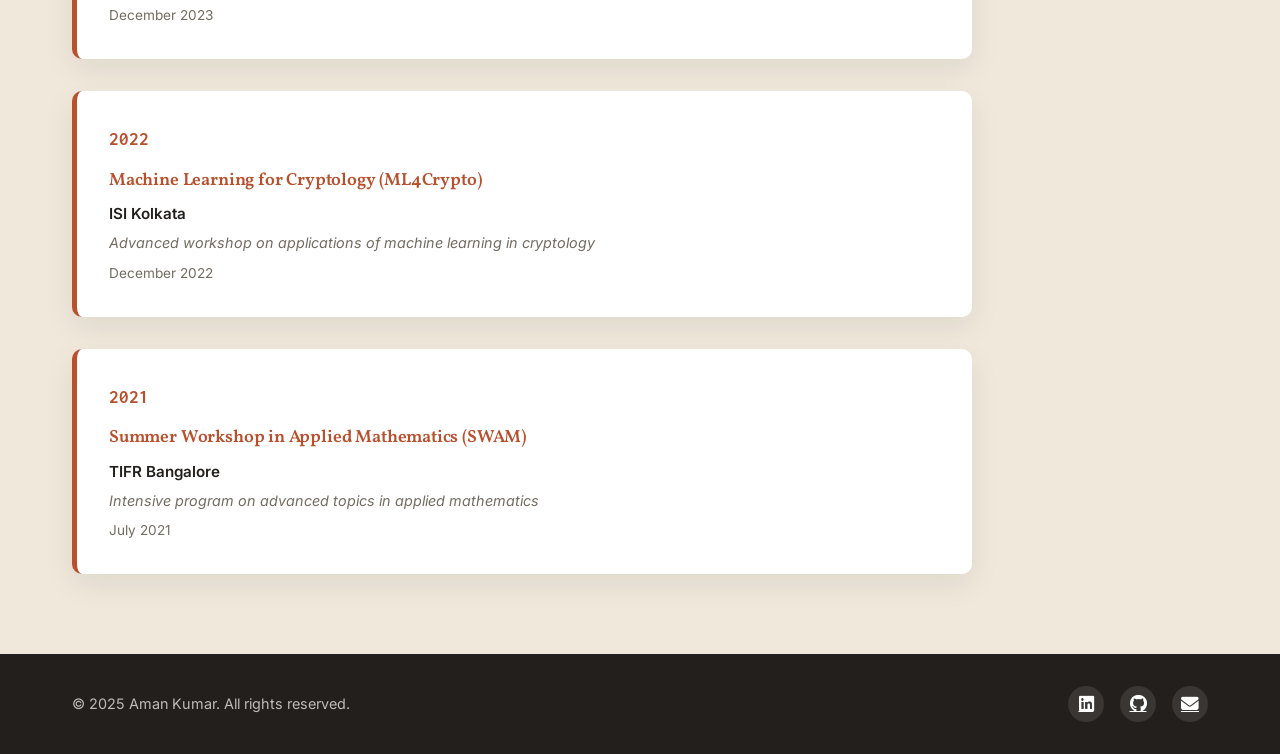
==== commit 917b9d47: "ui update" ====
--- a/awards.html
+++ b/awards.html
@@ -11,7 +11,7 @@
     <!-- Google Fonts -->
     <link rel="preconnect" href="https://fonts.googleapis.com">
     <link rel="preconnect" href="https://fonts.gstatic.com" crossorigin>
-    <link href="https://fonts.googleapis.com/css2?family=Vollkorn:wght@400;600;700&family=Bree+Serif&family=Inconsolata:wght@400;600&display=swap" rel="stylesheet">
+    <link href="https://fonts.googleapis.com/css2?family=Vollkorn:wght@400;600;700&family=Inter:wght@400;500;600;700&family=Inconsolata:wght@400;600&display=swap" rel="stylesheet">
 
     <!-- Font Awesome -->
     <link rel="stylesheet" href="https://cdnjs.cloudflare.com/ajax/libs/font-awesome/6.4.0/css/all.min.css">
--- a/styles.css
+++ b/styles.css
@@ -1,19 +1,20 @@
-/* Modern Academic Website - Inspired by ctanujit.org */
+/* Academic Website - Aman Kumar */
 
 /* CSS Variables */
 :root {
-    --primary-blue: #527bbd;
-    --dark-blue: #3a5a99;
-    --light-blue: #6b94d1;
-    --accent-orange: #e67e22;
-    --text-dark: #2c3e50;
-    --text-light: #6c757d;
-    --bg-light: #f8f9fa;
-    --bg-white: #ffffff;
-    --border-color: #dee2e6;
-    --shadow-sm: 0 2px 4px rgba(0,0,0,0.1);
-    --shadow-md: 0 4px 6px rgba(0,0,0,0.1);
-    --shadow-lg: 0 10px 20px rgba(0,0,0,0.15);
+    --accent: #b8502e;
+    --accent-dark: #8f3c22;
+    --accent-light: #d98a68;
+    --gold: #c99a3d;
+    --ink: #221f1c;
+    --muted: #736c62;
+    --paper: #f7f4ee;
+    --paper-alt: #efe8db;
+    --white: #ffffff;
+    --line: #e3dcca;
+    --shadow-sm: 0 2px 8px rgba(34,31,28,0.06);
+    --shadow-md: 0 10px 30px rgba(34,31,28,0.08);
+    --shadow-lg: 0 25px 50px rgba(34,31,28,0.14);
     --transition-fast: 0.2s ease;
     --transition-normal: 0.3s ease;
     --transition-slow: 0.5s ease;
@@ -33,10 +34,10 @@
 }
 
 body {
-    font-family: Georgia, 'Times New Roman', serif;
+    font-family: 'Inter', -apple-system, BlinkMacSystemFont, 'Segoe UI', Helvetica, Arial, sans-serif;
     line-height: 1.7;
-    color: var(--text-dark);
-    background-color: var(--bg-white);
+    color: var(--ink);
+    background-color: var(--paper);
     overflow-x: hidden;
 }
 
@@ -45,7 +46,8 @@
     font-family: 'Vollkorn', Georgia, serif;
     font-weight: 600;
     line-height: 1.3;
-    color: var(--text-dark);
+    letter-spacing: -0.01em;
+    color: var(--ink);
 }
 
 h1 { font-size: 2.5rem; }
@@ -56,7 +58,7 @@
 .lead {
     font-size: 1.15rem;
     line-height: 1.8;
-    color: var(--text-dark);
+    color: var(--ink);
 }
 
 /* Container */
@@ -72,14 +74,16 @@
     top: 0;
     left: 0;
     right: 0;
-    background-color: var(--bg-white);
-    box-shadow: var(--shadow-md);
+    background-color: rgba(247, 244, 238, 0.85);
+    backdrop-filter: blur(12px);
+    -webkit-backdrop-filter: blur(12px);
+    border-bottom: 1px solid var(--line);
     z-index: 1000;
     transition: var(--transition-normal);
 }
 
 .navbar.scrolled {
-    box-shadow: var(--shadow-lg);
+    box-shadow: var(--shadow-sm);
 }
 
 .nav-container {
@@ -94,22 +98,22 @@
 
 .nav-brand a {
     font-family: 'Vollkorn', Georgia, serif;
-    font-size: 2rem;
-    font-weight: 900;
-    color: var(--primary-blue);
+    font-size: 1.6rem;
+    font-weight: 700;
+    color: var(--ink);
     text-decoration: none;
     transition: var(--transition-fast);
     letter-spacing: -0.01em;
 }
 
 .nav-brand a:hover {
-    color: var(--dark-blue);
+    color: var(--accent);
 }
 
 .nav-menu {
     display: flex;
     list-style: none;
-    gap: 0.5rem;
+    gap: 0.4rem;
     align-items: center;
 }
 
@@ -118,22 +122,42 @@
 }
 
 .nav-link {
-    font-family: 'Bree Serif', Georgia, serif;
-    font-size: 1rem;
-    color: var(--text-dark);
+    font-family: 'Inter', sans-serif;
+    font-size: 0.85rem;
+    font-weight: 500;
+    text-transform: uppercase;
+    letter-spacing: 0.04em;
+    color: var(--muted);
     text-decoration: none;
-    padding: 0.5rem 1rem;
-    border-radius: 4px;
+    padding: 0.5rem 0.9rem;
     transition: var(--transition-fast);
     display: flex;
     align-items: center;
     gap: 0.3rem;
+    position: relative;
+}
+
+.nav-link::after {
+    content: '';
+    position: absolute;
+    left: 0.9rem;
+    right: 0.9rem;
+    bottom: 0.15rem;
+    height: 2px;
+    background-color: var(--accent);
+    transform: scaleX(0);
+    transform-origin: left;
+    transition: transform var(--transition-fast);
 }
 
 .nav-link:hover,
 .nav-link.active {
-    background-color: var(--primary-blue);
-    color: var(--bg-white);
+    color: var(--ink);
+}
+
+.nav-link:hover::after,
+.nav-link.active::after {
+    transform: scaleX(1);
 }
 
 .nav-link i {
@@ -149,9 +173,10 @@
     position: absolute;
     top: 100%;
     left: 0;
-    background-color: var(--bg-white);
+    background-color: var(--white);
     box-shadow: var(--shadow-lg);
-    border-radius: 4px;
+    border: 1px solid var(--line);
+    border-radius: 10px;
     list-style: none;
     min-width: 200px;
     opacity: 0;
@@ -159,6 +184,7 @@
     transform: translateY(-10px);
     transition: all var(--transition-normal);
     margin-top: 0.5rem;
+    overflow: hidden;
 }
 
 .nav-dropdown:hover .dropdown-menu {
@@ -168,7 +194,7 @@
 }
 
 .dropdown-menu li {
-    border-bottom: 1px solid var(--border-color);
+    border-bottom: 1px solid var(--line);
 }
 
 .dropdown-menu li:last-child {
@@ -178,16 +204,16 @@
 .dropdown-menu a {
     display: block;
     padding: 0.75rem 1rem;
-    color: var(--text-dark);
+    color: var(--ink);
     text-decoration: none;
     transition: var(--transition-fast);
-    font-family: Georgia, serif;
-    font-size: 0.95rem;
+    font-family: 'Inter', sans-serif;
+    font-size: 0.9rem;
 }
 
 .dropdown-menu a:hover {
-    background-color: var(--bg-light);
-    color: var(--primary-blue);
+    background-color: var(--paper-alt);
+    color: var(--accent);
 }
 
 /* Mobile Menu Toggle */
@@ -201,7 +227,7 @@
 .nav-toggle span {
     width: 25px;
     height: 3px;
-    background-color: var(--text-dark);
+    background-color: var(--ink);
     border-radius: 2px;
     transition: var(--transition-normal);
 }
@@ -213,33 +239,36 @@
     display: flex;
     align-items: center;
     justify-content: center;
-    background: linear-gradient(135deg, #667eea 0%, #764ba2 100%);
-    color: var(--bg-white);
+    background: var(--paper);
+    color: var(--ink);
     margin-top: 70px;
     padding: 4rem 0;
     overflow: hidden;
 }
 
-.hero::before {
+.hero::before,
+.hero::after {
     content: '';
     position: absolute;
-    top: 0;
-    left: 0;
-    right: 0;
-    bottom: 0;
-    background: url('data:image/svg+xml,<svg xmlns="http://www.w3.org/2000/svg" viewBox="0 0 1440 320"><path fill="rgba(255,255,255,0.1)" d="M0,96L48,112C96,128,192,160,288,160C384,160,480,128,576,112C672,96,768,96,864,112C960,128,1056,160,1152,160C1248,160,1344,128,1392,112L1440,96L1440,320L1392,320C1344,320,1248,320,1152,320C1056,320,960,320,864,320C768,320,672,320,576,320C480,320,384,320,288,320C192,320,96,320,48,320L0,320Z"></path></svg>');
-    background-size: cover;
-    background-position: bottom;
-    opacity: 0.3;
-}
-
-.hero-overlay {
-    position: absolute;
-    top: 0;
-    left: 0;
-    right: 0;
-    bottom: 0;
-    background: rgba(0, 0, 0, 0.3);
+    border-radius: 50%;
+    filter: blur(70px);
+    z-index: 0;
+}
+
+.hero::before {
+    width: 420px;
+    height: 420px;
+    top: -120px;
+    right: -100px;
+    background: rgba(184, 80, 46, 0.14);
+}
+
+.hero::after {
+    width: 320px;
+    height: 320px;
+    bottom: -100px;
+    left: -80px;
+    background: rgba(201, 154, 61, 0.12);
 }
 
 .hero-content {
@@ -255,41 +284,36 @@
     align-items: center;
 }
 
+.hero-kicker {
+    font-family: 'Inter', sans-serif;
+    font-size: 0.85rem;
+    font-weight: 600;
+    text-transform: uppercase;
+    letter-spacing: 0.12em;
+    color: var(--accent);
+    margin-bottom: 1rem;
+}
+
 .hero-title {
-    font-size: 5.5rem;
-    margin-bottom: 0.5rem;
-    font-weight: 900;
+    font-size: 4.5rem;
+    margin-bottom: 0.75rem;
+    font-weight: 700;
     letter-spacing: -0.02em;
-    text-shadow: 2px 2px 8px rgba(0, 0, 0, 0.5);
-    color: #ffffff;
-}
-
-/* Typing effect */
-.hero-title::after {
-    content: '|';
-    color: #ffffff;
-    animation: blink 0.7s infinite;
-}
-
-@keyframes blink {
-    0%, 100% {
-        opacity: 1;
-    }
-    50% {
-        opacity: 0;
-    }
+    color: var(--ink);
 }
 
 .hero-subtitle {
-    font-size: 1.5rem;
+    font-size: 1.4rem;
     margin-bottom: 0.5rem;
     font-weight: 400;
+    color: var(--ink);
 }
 
 .hero-affiliation,
 .hero-department {
-    font-size: 1.2rem;
-    opacity: 0.9;
+    font-family: 'Inter', sans-serif;
+    font-size: 1.05rem;
+    color: var(--muted);
     margin-bottom: 0.3rem;
 }
 
@@ -308,36 +332,38 @@
     border-radius: 50px;
     text-decoration: none;
     font-weight: 600;
+    font-family: 'Inter', sans-serif;
     transition: all var(--transition-normal);
     border: 2px solid transparent;
     cursor: pointer;
-    font-size: 1rem;
+    font-size: 0.95rem;
 }
 
 .btn-primary {
-    background-color: var(--bg-white);
-    color: var(--primary-blue);
+    background-color: var(--ink);
+    color: var(--paper);
 }
 
 .btn-primary:hover {
-    background-color: transparent;
-    color: var(--bg-white);
-    border-color: var(--bg-white);
+    background-color: var(--accent);
+    border-color: var(--accent);
+    color: var(--white);
     transform: translateY(-2px);
-    box-shadow: var(--shadow-lg);
+    box-shadow: var(--shadow-md);
 }
 
 .btn-secondary {
     background-color: transparent;
-    color: var(--bg-white);
-    border-color: var(--bg-white);
+    color: var(--ink);
+    border-color: var(--line);
 }
 
 .btn-secondary:hover {
-    background-color: var(--bg-white);
-    color: var(--primary-blue);
+    background-color: var(--ink);
+    color: var(--paper);
+    border-color: var(--ink);
     transform: translateY(-2px);
-    box-shadow: var(--shadow-lg);
+    box-shadow: var(--shadow-md);
 }
 
 .btn-lg {
@@ -348,26 +374,27 @@
 .social-links-hero {
     margin-top: 2rem;
     display: flex;
-    gap: 1rem;
+    gap: 0.85rem;
 }
 
 .social-links-hero a {
-    width: 45px;
-    height: 45px;
+    width: 42px;
+    height: 42px;
     border-radius: 50%;
-    background-color: rgba(255, 255, 255, 0.2);
+    background-color: var(--white);
+    border: 1px solid var(--line);
     display: flex;
     align-items: center;
     justify-content: center;
-    color: var(--bg-white);
-    font-size: 1.2rem;
+    color: var(--ink);
+    font-size: 1.1rem;
     transition: var(--transition-normal);
-    backdrop-filter: blur(10px);
 }
 
 .social-links-hero a:hover {
-    background-color: var(--bg-white);
-    color: var(--primary-blue);
+    background-color: var(--accent);
+    border-color: var(--accent);
+    color: var(--white);
     transform: translateY(-3px);
 }
 
@@ -387,9 +414,8 @@
 .profile-photo {
     width: 100%;
     height: 100%;
-    border-radius: 50%;
+    border-radius: 20px;
     object-fit: cover;
-    border: 5px solid var(--bg-white);
     box-shadow: var(--shadow-lg);
     position: relative;
     z-index: 2;
@@ -397,24 +423,13 @@
 
 .photo-border {
     position: absolute;
-    top: -10px;
-    left: -10px;
-    right: -10px;
-    bottom: -10px;
-    border-radius: 50%;
-    border: 3px solid rgba(255, 255, 255, 0.3);
-    animation: pulse 3s ease-in-out infinite;
-}
-
-@keyframes pulse {
-    0%, 100% {
-        transform: scale(1);
-        opacity: 0.5;
-    }
-    50% {
-        transform: scale(1.05);
-        opacity: 1;
-    }
+    top: 18px;
+    left: 18px;
+    width: 100%;
+    height: 100%;
+    border-radius: 20px;
+    background: linear-gradient(135deg, var(--accent), var(--gold));
+    z-index: 1;
 }
 
 /* Scroll Indicator */
@@ -427,8 +442,8 @@
 }
 
 .scroll-indicator a {
-    color: var(--bg-white);
-    font-size: 2rem;
+    color: var(--muted);
+    font-size: 1.5rem;
     animation: bounce 2s infinite;
 }
 
@@ -446,8 +461,8 @@
 
 /* Page Header (for non-home pages) */
 .page-header {
-    background: linear-gradient(135deg, var(--primary-blue), var(--light-blue));
-    color: var(--bg-white);
+    background: linear-gradient(135deg, var(--accent), var(--accent-light));
+    color: var(--white);
     padding: 6rem 0 4rem;
     margin-top: 70px;
     text-align: center;
@@ -457,7 +472,7 @@
     font-size: 3rem;
     margin-bottom: 1rem;
     font-weight: 700;
-    color: var(--bg-white);
+    color: var(--white);
 }
 
 .page-subtitle {
@@ -473,7 +488,7 @@
 }
 
 .section.bg-light {
-    background-color: var(--bg-light);
+    background-color: var(--paper-alt);
 }
 
 .section-intro {
@@ -481,7 +496,7 @@
     max-width: 800px;
     margin: 0 auto 3rem;
     font-size: 1.1rem;
-    color: var(--text-light);
+    color: var(--muted);
     line-height: 1.8;
 }
 
@@ -499,9 +514,9 @@
     bottom: 0;
     left: 50%;
     transform: translateX(-50%);
-    width: 80px;
-    height: 4px;
-    background: linear-gradient(to right, var(--primary-blue), var(--accent-orange));
+    width: 48px;
+    height: 3px;
+    background-color: var(--accent);
     border-radius: 2px;
 }
 
@@ -509,14 +524,14 @@
     font-size: 1.8rem;
     margin-top: 3rem;
     margin-bottom: 2rem;
-    color: var(--primary-blue);
+    color: var(--accent);
     display: flex;
     align-items: center;
     gap: 0.5rem;
 }
 
 .subsection-title i {
-    color: var(--accent-orange);
+    color: var(--gold);
 }
 
 /* Animation Classes */
@@ -567,7 +582,7 @@
 }
 
 .fact-card {
-    background-color: var(--bg-white);
+    background-color: var(--white);
     padding: 2rem;
     border-radius: 10px;
     box-shadow: var(--shadow-md);
@@ -586,23 +601,23 @@
     width: 60px;
     height: 60px;
     border-radius: 50%;
-    background: linear-gradient(135deg, var(--primary-blue), var(--light-blue));
+    background: linear-gradient(135deg, var(--accent), var(--accent-light));
     display: flex;
     align-items: center;
     justify-content: center;
-    color: var(--bg-white);
+    color: var(--white);
     font-size: 1.5rem;
     flex-shrink: 0;
 }
 
 .fact-content h4 {
     margin-bottom: 0.5rem;
-    color: var(--primary-blue);
+    color: var(--accent);
 }
 
 .fact-content p {
     margin: 0;
-    color: var(--text-light);
+    color: var(--muted);
     line-height: 1.6;
 }
 
@@ -618,24 +633,24 @@
     display: flex;
     gap: 2rem;
     padding: 2rem;
-    background-color: var(--bg-white);
+    background-color: var(--white);
     border-radius: 10px;
     box-shadow: var(--shadow-sm);
     transition: var(--transition-normal);
-    border-left: 4px solid var(--primary-blue);
+    border-left: 4px solid var(--accent);
 }
 
 .news-item:hover {
     box-shadow: var(--shadow-md);
     transform: translateX(5px);
-    border-left-color: var(--light-blue);
+    border-left-color: var(--accent-light);
 }
 
 .news-date {
     font-family: 'Inconsolata', monospace;
     font-size: 1rem;
     font-weight: 600;
-    color: var(--primary-blue);
+    color: var(--accent);
     min-width: 120px;
     display: flex;
     align-items: center;
@@ -647,21 +662,21 @@
 }
 
 .news-content h3 {
-    color: var(--primary-blue);
+    color: var(--accent);
     margin-bottom: 0.5rem;
     font-size: 1.3rem;
 }
 
 .news-content p {
-    color: var(--text-dark);
+    color: var(--ink);
     line-height: 1.6;
     margin-bottom: 0.8rem;
 }
 
 .news-tag {
     display: inline-block;
-    background-color: var(--light-blue);
-    color: var(--bg-white);
+    background-color: var(--accent-light);
+    color: var(--white);
     padding: 0.3rem 0.8rem;
     border-radius: 20px;
     font-size: 0.85rem;
@@ -676,40 +691,40 @@
 }
 
 .interest-card {
-    background-color: var(--bg-white);
+    background-color: var(--white);
     padding: 2rem;
     border-radius: 10px;
     box-shadow: var(--shadow-sm);
     transition: all var(--transition-normal);
-    border-top: 4px solid var(--primary-blue);
+    border-top: 4px solid var(--accent);
 }
 
 .interest-card:hover {
     transform: translateY(-10px);
     box-shadow: var(--shadow-lg);
-    border-top-color: var(--light-blue);
+    border-top-color: var(--accent-light);
 }
 
 .interest-icon {
     width: 70px;
     height: 70px;
     border-radius: 50%;
-    background: linear-gradient(135deg, var(--primary-blue), var(--light-blue));
+    background: linear-gradient(135deg, var(--accent), var(--accent-light));
     display: flex;
     align-items: center;
     justify-content: center;
-    color: var(--bg-white);
+    color: var(--white);
     font-size: 2rem;
     margin-bottom: 1.5rem;
 }
 
 .interest-card h3 {
     margin-bottom: 1rem;
-    color: var(--primary-blue);
+    color: var(--accent);
 }
 
 .interest-card p {
-    color: var(--text-light);
+    color: var(--muted);
     line-height: 1.6;
     margin: 0;
 }
@@ -726,10 +741,10 @@
     display: flex;
     gap: 2rem;
     padding: 2rem;
-    background-color: var(--bg-white);
+    background-color: var(--white);
     border-radius: 10px;
     box-shadow: var(--shadow-sm);
-    border-left: 5px solid var(--primary-blue);
+    border-left: 5px solid var(--accent);
     transition: var(--transition-normal);
     align-items: flex-start;
 }
@@ -737,7 +752,7 @@
 .education-item:hover {
     box-shadow: var(--shadow-md);
     transform: translateX(5px);
-    border-left-color: var(--light-blue);
+    border-left-color: var(--accent-light);
 }
 
 .education-logo {
@@ -764,7 +779,7 @@
 }
 
 .education-item h3 {
-    color: var(--primary-blue);
+    color: var(--accent);
     font-size: 1.3rem;
     margin: 0;
     flex: 1;
@@ -774,19 +789,19 @@
     font-family: 'Inconsolata', monospace;
     font-size: 1rem;
     font-weight: 600;
-    color: var(--text-light);
+    color: var(--muted);
     white-space: nowrap;
 }
 
 .education-institution {
-    color: var(--text-dark);
+    color: var(--ink);
     font-size: 1rem;
     margin-bottom: 0.5rem;
     font-weight: 500;
 }
 
 .education-detail {
-    color: var(--text-light);
+    color: var(--muted);
     font-size: 0.95rem;
     margin: 0;
     font-style: italic;
@@ -801,7 +816,7 @@
     display: flex;
     gap: 2rem;
     padding: 2rem 0;
-    border-bottom: 1px solid var(--border-color);
+    border-bottom: 1px solid var(--line);
 }
 
 .publication-item:last-child {
@@ -812,7 +827,7 @@
     font-family: 'Inconsolata', monospace;
     font-size: 1.5rem;
     font-weight: 600;
-    color: var(--primary-blue);
+    color: var(--accent);
     min-width: 80px;
 }
 
@@ -822,17 +837,17 @@
 
 .pub-title {
     font-size: 1.2rem;
-    color: var(--primary-blue);
+    color: var(--accent);
     margin-bottom: 0.5rem;
 }
 
 .pub-authors {
     margin-bottom: 0.5rem;
-    color: var(--text-dark);
+    color: var(--ink);
 }
 
 .pub-venue {
-    color: var(--text-light);
+    color: var(--muted);
     margin-bottom: 1rem;
 }
 
@@ -843,12 +858,12 @@
 }
 
 .tag {
-    background-color: var(--bg-light);
-    color: var(--primary-blue);
+    background-color: var(--paper-alt);
+    color: var(--accent);
     padding: 0.3rem 0.8rem;
     border-radius: 20px;
     font-size: 0.85rem;
-    border: 1px solid var(--primary-blue);
+    border: 1px solid var(--accent);
 }
 
 /* Projects */
@@ -858,18 +873,18 @@
 }
 
 .project-card {
-    background-color: var(--bg-white);
+    background-color: var(--white);
     padding: 2rem;
     border-radius: 10px;
     box-shadow: var(--shadow-md);
-    border-left: 5px solid var(--primary-blue);
+    border-left: 5px solid var(--accent);
     transition: var(--transition-normal);
 }
 
 .project-card:hover {
     transform: translateX(10px);
     box-shadow: var(--shadow-lg);
-    border-left-color: var(--light-blue);
+    border-left-color: var(--accent-light);
 }
 
 .project-header {
@@ -881,7 +896,7 @@
 }
 
 .project-header h4 {
-    color: var(--primary-blue);
+    color: var(--accent);
     margin: 0;
     flex: 1;
 }
@@ -889,12 +904,12 @@
 .project-period {
     font-family: 'Inconsolata', monospace;
     font-size: 0.9rem;
-    color: var(--text-light);
+    color: var(--muted);
     white-space: nowrap;
 }
 
 .project-institution {
-    color: var(--text-light);
+    color: var(--muted);
     margin-bottom: 1rem;
     font-style: italic;
 }
@@ -912,7 +927,7 @@
 .project-tech {
     margin-top: 1.5rem;
     padding-top: 1rem;
-    border-top: 1px solid var(--border-color);
+    border-top: 1px solid var(--line);
     display: flex;
     gap: 0.5rem;
     flex-wrap: wrap;
@@ -920,12 +935,12 @@
 }
 
 .project-tech i {
-    color: var(--light-blue);
+    color: var(--accent-light);
 }
 
 .tech-tag {
-    background-color: var(--primary-blue);
-    color: var(--bg-white);
+    background-color: var(--accent);
+    color: var(--white);
     padding: 0.3rem 0.8rem;
     border-radius: 4px;
     font-size: 0.85rem;
@@ -940,7 +955,7 @@
 
 .applied-project {
     padding: 1.5rem;
-    background-color: var(--bg-white);
+    background-color: var(--white);
     border-radius: 8px;
     box-shadow: var(--shadow-sm);
     transition: var(--transition-normal);
@@ -952,13 +967,13 @@
 }
 
 .applied-project h4 {
-    color: var(--primary-blue);
+    color: var(--accent);
     margin-bottom: 0.5rem;
 }
 
 .project-date {
     display: block;
-    color: var(--text-light);
+    color: var(--muted);
     font-size: 0.9rem;
     margin-bottom: 0.8rem;
     font-style: italic;
@@ -966,7 +981,7 @@
 
 .applied-project p {
     margin: 0;
-    color: var(--text-dark);
+    color: var(--ink);
     line-height: 1.6;
 }
 
@@ -989,49 +1004,49 @@
     flex-direction: column;
     gap: 1rem;
     padding: 2rem;
-    background-color: var(--bg-white);
+    background-color: var(--white);
     border-radius: 10px;
     box-shadow: var(--shadow-md);
     transition: var(--transition-normal);
-    border-top: 4px solid var(--primary-blue);
+    border-top: 4px solid var(--accent);
     text-align: center;
 }
 
 .teaching-item:hover {
     transform: translateY(-5px);
     box-shadow: var(--shadow-lg);
-    border-top-color: var(--light-blue);
+    border-top-color: var(--accent-light);
 }
 
 .teaching-icon {
     width: 70px;
     height: 70px;
     border-radius: 50%;
-    background: linear-gradient(135deg, var(--primary-blue), var(--light-blue));
+    background: linear-gradient(135deg, var(--accent), var(--accent-light));
     display: flex;
     align-items: center;
     justify-content: center;
-    color: var(--bg-white);
+    color: var(--white);
     font-size: 1.8rem;
     margin: 0 auto;
 }
 
 .teaching-content h4 {
     margin-bottom: 0.5rem;
-    color: var(--primary-blue);
+    color: var(--accent);
     font-size: 1.1rem;
 }
 
 .teaching-level {
     font-size: 0.9rem;
-    color: var(--light-blue);
+    color: var(--accent-light);
     font-weight: 600;
     margin-bottom: 0.5rem;
 }
 
 .teaching-institution {
     font-size: 0.85rem;
-    color: var(--text-light);
+    color: var(--muted);
     margin: 0;
     line-height: 1.5;
 }
@@ -1044,23 +1059,23 @@
 
 .supervision-item {
     padding: 2rem;
-    background-color: var(--bg-white);
+    background-color: var(--white);
     border-radius: 10px;
     box-shadow: var(--shadow-md);
-    border-left: 5px solid var(--primary-blue);
+    border-left: 5px solid var(--accent);
     transition: var(--transition-normal);
 }
 
 .supervision-item:hover {
-    border-left-color: var(--light-blue);
+    border-left-color: var(--accent-light);
     transform: translateX(5px);
     box-shadow: var(--shadow-lg);
 }
 
 .supervision-type {
     display: inline-block;
-    background-color: var(--primary-blue);
-    color: var(--bg-white);
+    background-color: var(--accent);
+    color: var(--white);
     padding: 0.4rem 1rem;
     border-radius: 20px;
     font-size: 0.85rem;
@@ -1070,14 +1085,14 @@
 
 .supervision-item h4 {
     margin-bottom: 0.8rem;
-    color: var(--primary-blue);
+    color: var(--accent);
     font-size: 1.1rem;
     line-height: 1.4;
 }
 
 .supervision-item p {
     margin: 0;
-    color: var(--text-light);
+    color: var(--muted);
     line-height: 1.6;
 }
 
@@ -1094,12 +1109,12 @@
     flex-direction: column;
     gap: 1rem;
     padding: 2rem;
-    background-color: var(--bg-white);
+    background-color: var(--white);
     border-radius: 10px;
     box-shadow: var(--shadow-md);
     transition: var(--transition-normal);
     text-align: center;
-    border-top: 4px solid var(--light-blue);
+    border-top: 4px solid var(--accent-light);
 }
 
 .award-item:hover {
@@ -1111,24 +1126,24 @@
     width: 70px;
     height: 70px;
     border-radius: 50%;
-    background: linear-gradient(135deg, var(--light-blue), #f39c12);
+    background: linear-gradient(135deg, var(--accent-light), var(--gold));
     display: flex;
     align-items: center;
     justify-content: center;
-    color: var(--bg-white);
+    color: var(--white);
     font-size: 1.8rem;
     margin: 0 auto;
 }
 
 .award-content h4 {
     margin-bottom: 0.5rem;
-    color: var(--primary-blue);
+    color: var(--accent);
     font-size: 1.1rem;
 }
 
 .award-content p {
     margin: 0;
-    color: var(--text-light);
+    color: var(--muted);
     line-height: 1.6;
     font-size: 0.95rem;
 }
@@ -1141,44 +1156,44 @@
 
 .conference-item {
     padding: 2rem;
-    background-color: var(--bg-white);
+    background-color: var(--white);
     border-radius: 10px;
     box-shadow: var(--shadow-md);
-    border-left: 5px solid var(--primary-blue);
+    border-left: 5px solid var(--accent);
     transition: var(--transition-normal);
 }
 
 .conference-item:hover {
     transform: translateX(5px);
     box-shadow: var(--shadow-lg);
-    border-left-color: var(--light-blue);
+    border-left-color: var(--accent-light);
 }
 
 .conf-year {
     font-family: 'Inconsolata', monospace;
     font-size: 1.2rem;
     font-weight: 700;
-    color: var(--primary-blue);
+    color: var(--accent);
     margin-bottom: 0.8rem;
     display: block;
 }
 
 .conf-content h4 {
     margin-bottom: 0.5rem;
-    color: var(--primary-blue);
+    color: var(--accent);
     font-size: 1.1rem;
     line-height: 1.4;
 }
 
 .conf-subtitle {
-    color: var(--text-dark);
+    color: var(--ink);
     font-weight: 600;
     margin-bottom: 0.3rem;
     font-size: 0.95rem;
 }
 
 .conf-desc {
-    color: var(--text-light);
+    color: var(--muted);
     font-size: 0.9rem;
     font-style: italic;
     margin-bottom: 0.5rem;
@@ -1186,7 +1201,7 @@
 }
 
 .conf-date {
-    color: var(--text-light);
+    color: var(--muted);
     font-size: 0.85rem;
     margin: 0;
 }
@@ -1198,14 +1213,14 @@
 }
 
 .skill-category {
-    background-color: var(--bg-white);
+    background-color: var(--white);
     padding: 2rem;
     border-radius: 10px;
     box-shadow: var(--shadow-md);
 }
 
 .skill-category h3 {
-    color: var(--primary-blue);
+    color: var(--accent);
     margin-bottom: 1.5rem;
     display: flex;
     align-items: center;
@@ -1213,7 +1228,7 @@
 }
 
 .skill-category h3 i {
-    color: var(--light-blue);
+    color: var(--accent-light);
 }
 
 .skill-tags {
@@ -1223,19 +1238,19 @@
 }
 
 .skill-tag {
-    background-color: var(--bg-light);
-    color: var(--text-dark);
+    background-color: var(--paper-alt);
+    color: var(--ink);
     padding: 0.5rem 1rem;
     border-radius: 20px;
     font-size: 0.9rem;
-    border: 1px solid var(--border-color);
+    border: 1px solid var(--line);
     transition: var(--transition-fast);
 }
 
 .skill-tag:hover {
-    background-color: var(--primary-blue);
-    color: var(--bg-white);
-    border-color: var(--primary-blue);
+    background-color: var(--accent);
+    color: var(--white);
+    border-color: var(--accent);
     transform: translateY(-2px);
 }
 
@@ -1255,13 +1270,13 @@
     display: flex;
     gap: 1.5rem;
     padding: 1.5rem;
-    background-color: var(--bg-light);
+    background-color: var(--paper-alt);
     border-radius: 10px;
     transition: var(--transition-normal);
 }
 
 .contact-item:hover {
-    background-color: var(--bg-white);
+    background-color: var(--white);
     box-shadow: var(--shadow-md);
 }
 
@@ -1269,33 +1284,33 @@
     width: 60px;
     height: 60px;
     border-radius: 50%;
-    background: linear-gradient(135deg, var(--primary-blue), var(--light-blue));
+    background: linear-gradient(135deg, var(--accent), var(--accent-light));
     display: flex;
     align-items: center;
     justify-content: center;
-    color: var(--bg-white);
+    color: var(--white);
     font-size: 1.5rem;
     flex-shrink: 0;
 }
 
 .contact-details h4 {
     margin-bottom: 0.5rem;
-    color: var(--primary-blue);
+    color: var(--accent);
 }
 
 .contact-details a {
-    color: var(--text-dark);
+    color: var(--ink);
     text-decoration: none;
     transition: var(--transition-fast);
 }
 
 .contact-details a:hover {
-    color: var(--primary-blue);
+    color: var(--accent);
 }
 
 .contact-details p {
     margin: 0;
-    color: var(--text-light);
+    color: var(--muted);
     line-height: 1.6;
 }
 
@@ -1310,8 +1325,8 @@
     align-items: center;
     gap: 0.5rem;
     padding: 0.5rem 1rem;
-    background-color: var(--primary-blue);
-    color: var(--bg-white);
+    background-color: var(--accent);
+    color: var(--white);
     text-decoration: none;
     border-radius: 20px;
     font-size: 0.9rem;
@@ -1319,7 +1334,7 @@
 }
 
 .social-btn:hover {
-    background-color: var(--dark-blue);
+    background-color: var(--accent-dark);
     transform: translateY(-2px);
 }
 
@@ -1329,8 +1344,8 @@
 }
 
 .cta-box {
-    background: linear-gradient(135deg, var(--primary-blue), var(--light-blue));
-    color: var(--bg-white);
+    background: linear-gradient(135deg, var(--accent), var(--accent-light));
+    color: var(--white);
     padding: 3rem 2rem;
     border-radius: 10px;
     text-align: center;
@@ -1338,7 +1353,7 @@
 }
 
 .cta-box h3 {
-    color: var(--bg-white);
+    color: var(--white);
     margin-bottom: 1rem;
 }
 
@@ -1352,30 +1367,30 @@
 }
 
 .cta-box .btn-primary {
-    background-color: var(--bg-white);
-    color: var(--primary-blue);
+    background-color: var(--white);
+    color: var(--accent);
 }
 
 .cta-box .btn-primary:hover {
-    background-color: var(--light-blue);
-    color: var(--bg-white);
-    border-color: var(--light-blue);
+    background-color: var(--accent-light);
+    color: var(--white);
+    border-color: var(--accent-light);
 }
 
 .cta-box .btn-secondary {
     background-color: transparent;
-    border-color: var(--bg-white);
+    border-color: var(--white);
 }
 
 .cta-box .btn-secondary:hover {
-    background-color: var(--bg-white);
-    color: var(--primary-blue);
+    background-color: var(--white);
+    color: var(--accent);
 }
 
 /* Footer */
 .footer {
-    background-color: var(--text-dark);
-    color: var(--bg-white);
+    background-color: var(--ink);
+    color: var(--white);
     padding: 2rem 0;
 }
 
@@ -1406,13 +1421,13 @@
     display: flex;
     align-items: center;
     justify-content: center;
-    color: var(--bg-white);
+    color: var(--white);
     font-size: 1.1rem;
     transition: var(--transition-normal);
 }
 
 .footer-social a:hover {
-    background-color: var(--primary-blue);
+    background-color: var(--accent);
     transform: translateY(-3px);
 }
 
@@ -1424,8 +1439,8 @@
     width: 50px;
     height: 50px;
     border-radius: 50%;
-    background: linear-gradient(135deg, var(--primary-blue), var(--light-blue));
-    color: var(--bg-white);
+    background: linear-gradient(135deg, var(--accent), var(--accent-light));
+    color: var(--white);
     border: none;
     font-size: 1.2rem;
     cursor: pointer;
@@ -1483,7 +1498,7 @@
         left: -100%;
         width: 100%;
         height: calc(100vh - 70px);
-        background-color: var(--bg-white);
+        background-color: var(--white);
         flex-direction: column;
         align-items: flex-start;
         padding: 2rem;
@@ -1508,7 +1523,7 @@
         box-shadow: none;
         margin-top: 0.5rem;
         margin-left: 1rem;
-        background-color: var(--bg-light);
+        background-color: var(--paper-alt);
     }
 
     .hero-title {
